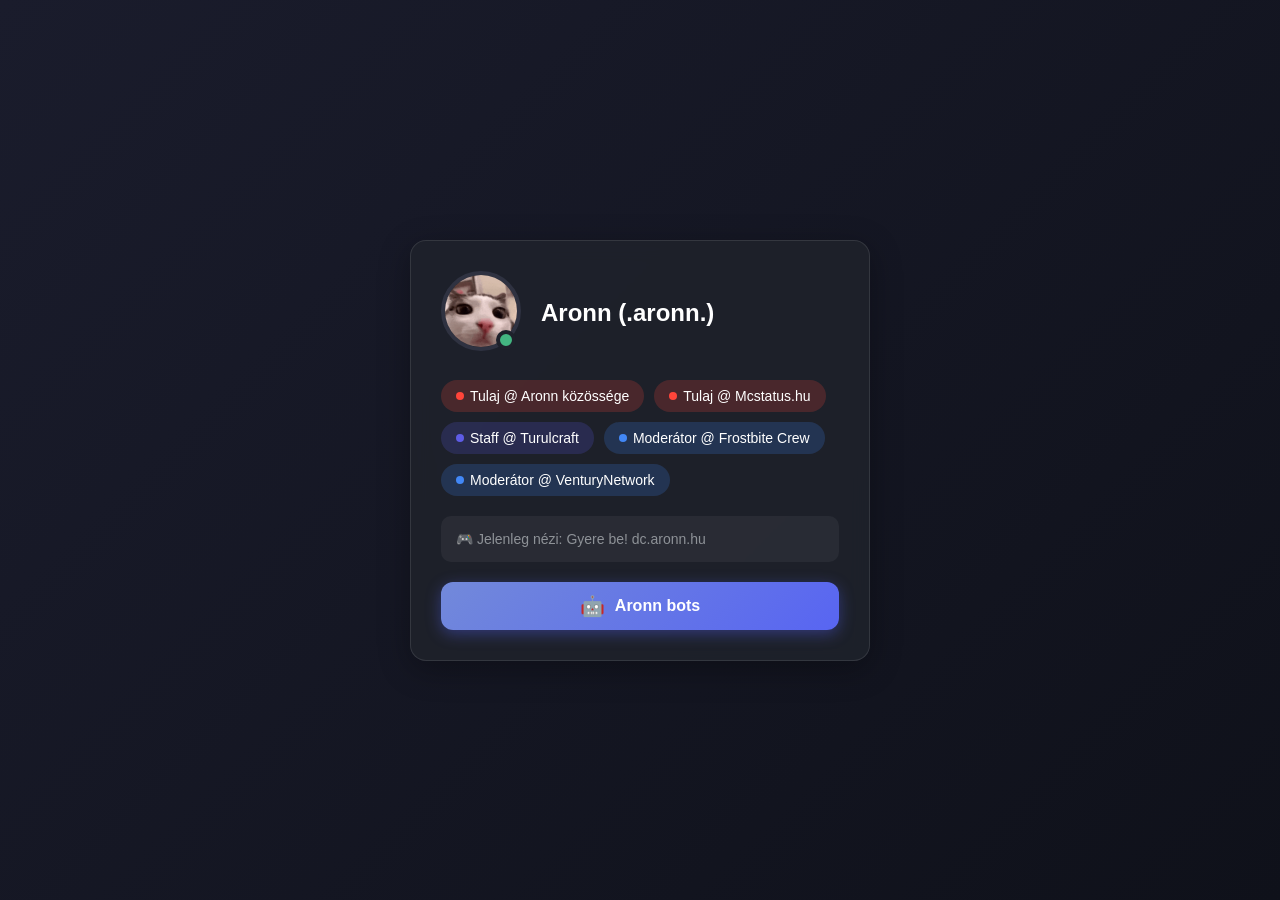
==== index.html @ 17bc4ae5 "Update index.html" ====
<!DOCTYPE html>
<html lang="hu">
<head>
  <meta charset="UTF-8">
  <meta name="viewport" content="width=device-width, initial-scale=1.0">
  <title>Aronn</title>
  <link rel="icon" href="aronn.png" type="image/png">
  <meta property="og:title" content="Aronn">
  <meta property="og:description" content="Nézd meg Aronn weboldalát, szervereit és projektjeit!">
  <meta property="og:url" content="https://aronn.hu">
  <meta name="theme-color" content="#5865F2">
</head>

<style>
* {
    margin: 0;
    padding: 0;
    box-sizing: border-box;
    font-family: 'Segoe UI', Tahoma, Geneva, Verdana, sans-serif;
}

body {
    background: linear-gradient(135deg, #1a1c2c 0%, #0f111a 100%);
    min-height: 100vh;
    display: flex;
    align-items: center;
    justify-content: center;
}

.container {
    padding: 20px;
    width: 100%;
    max-width: 500px !important;
}

.profile-card {
    background: rgba(30, 33, 43, 0.95);
    border-radius: 16px;
    padding: 30px;
    box-shadow: 0 8px 32px rgba(0, 0, 0, 0.3);
    backdrop-filter: blur(10px);
    border: 1px solid rgba(255, 255, 255, 0.1);
}

.profile-header {
    display: flex;
    align-items: center;
    gap: 20px;
    margin-bottom: 25px;
    flex-wrap: wrap;
}

.avatar-container {
    position: relative;
}

.avatar {
    width: 80px;
    height: 80px;
    border-radius: 50%;
    border: 4px solid #2f3241;
}

.status {
    position: absolute;
    bottom: 5px;
    right: 5px;
    width: 20px;
    height: 20px;
    border-radius: 50%;
    border: 4px solid #1e212b;
}

.status.online {
    background-color: #43b581;
}

.username {
    color: #ffffff;
    word-break: break-all;
    font-size: 24px;
    font-weight: 600;
}

.roles {
    display: flex;
    flex-wrap: wrap;
    gap: 10px;
    margin-bottom: 20px;
}

.role {
    padding: 8px 15px;
    border-radius: 20px;
    font-size: 14px;
    font-weight: 500;
    display: flex;
    align-items: center;
    gap: 6px;
    color: white;
    text-decoration: none;
    transition: transform 0.2s ease, filter 0.2s ease;
}

.role-dot {
    width: 8px;
    height: 8px;
    border-radius: 50%;
}

.role.owner {
    background: rgba(255, 69, 58, 0.2);
}
.role.owner .role-dot {
    background: #ff453a;
}

.role.admin {
    background: rgba(48, 209, 88, 0.2);
}
.role.admin .role-dot {
    background: #30d158;
}

.role.staff {
    background: rgba(94, 92, 230, 0.2);
}
.role.staff .role-dot {
    background: #5e5ce6;
}

.role.developer {
    background: rgba(255, 146, 43, 0.2);
}
.role.developer .role-dot {
    background: #ff922b;
}

.role.moderator {
    background: rgba(66, 135, 245, 0.2);
}
.role.moderator .role-dot {
    background: #4287f5;
}

.role.helper {
    background: rgba(190, 75, 219, 0.2);
}
.role.helper .role-dot {
    background: #be4bdb;
}

.status-message {
    margin-top: 20px;
    padding: 15px;
    background: rgba(255, 255, 255, 0.05);
    border-radius: 10px;
    color: #8e9297;
    font-size: 14px;
}

.status-message p {
    transition: opacity 0.3s ease;
}

.aronn-bots-button {
    display: flex;
    align-items: center;
    justify-content: center;
    gap: 10px;
    margin-top: 20px;
    padding: 12px 24px;
    background: linear-gradient(135deg, #7289da 0%, #5865f2 100%);
    border-radius: 12px;
    color: white;
    text-decoration: none;
    font-weight: 600;
    font-size: 16px;
    transition: all 0.3s ease;
    border: none;
    cursor: pointer;
    box-shadow: 0 4px 15px rgba(88, 101, 242, 0.4);
}

.aronn-bots-button:hover {
    transform: translateY(-2px);
    box-shadow: 0 6px 20px rgba(88, 101, 242, 0.6);
    background: linear-gradient(135deg, #5865f2 0%, #4752c4 100%);
}

.aronn-bots-button:active {
    transform: translateY(1px);
    box-shadow: 0 2px 10px rgba(88, 101, 242, 0.4);
}

.button-icon {
    font-size: 20px;
}

@keyframes pulse {
    0% { transform: scale(1); }
    50% { transform: scale(1.05); }
    100% { transform: scale(1); }
}

.role:hover {
    animation: pulse 0.5s ease-in-out;
    cursor: pointer;
    filter: brightness(1.2);
}

@media (max-width: 480px) {
    .container {
        padding: 10px;
        max-width: 100%;
    }
    
    .profile-card {
        padding: 20px 15px;
    }
    
    .profile-header {
        flex-direction: column;
        text-align: center;
        gap: 15px;
    }
    
    .username {
        font-size: 20px;
    }
    
    .roles {
        justify-content: center;
    }

    .aronn-bots-button {
        width: 100%;
        padding: 10px 20px;
        font-size: 14px;
    }
}

@media (max-width: 350px) {
    .avatar {
        width: 70px;
        height: 70px;
    }
    
    .role {
        padding: 6px 12px;
        font-size: 12px;
    }
    
    .status-message {
        padding: 12px;
        font-size: 12px;
    }
}

@media (min-width: 481px) and (max-width: 768px) {
    .container {
        max-width: 90%;
    }
}

@media (orientation: landscape) and (max-height: 500px) {
    .container {
        padding: 10px;
        max-height: 90vh;
        overflow-y: auto;
    }
    
    .profile-card {
        padding: 15px;
    }
}
</style>

<body>
    <div class="container">
        <div class="profile-card">
            <div class="profile-header">
                <div class="avatar-container">
                    <img src="aronn.png" alt="Profile Picture" class="avatar">
                    <div class="status online"></div>
                </div>
                <h1 class="username">Aronn (.aronn.)</h1>
            </div>
            <div class="roles">
                <a href="https://discord.com/invite/tjcQnnJt8H" target="_blank" class="role owner">
                    <span class="role-dot"></span>
                    Tulaj @ Aronn közössége
                </a>
                <a href="https://discord.com/invite/tjcQnnJt8H" target="_blank" class="role owner">
                    <span class="role-dot"></span>
                    Tulaj @ Mcstatus.hu
                </a>
                <a href="https://discord.gg/wb8tPXDRf5" target="_blank" class="role staff">
                    <span class="role-dot"></span>
                    Staff @ Turulcraft
                </a>
                <a href="https://discord.gg/t24agXyb5Q" target="_blank" class="role moderator">
                    <span class="role-dot"></span>
                    Moderátor @ Frostbite Crew
                </a>
                <a href="https://discord.gg/t24agXyb5Q" target="_blank" class="role moderator">
                    <span class="role-dot"></span>
                    Moderátor @ VenturyNetwork
                </a>
            </div>
            <div class="status-message">
                <p>🎮 Jelenleg nézi: Gyere be! dc.aronn.hu </p>
            </div>
            <a href="bots/index" class="aronn-bots-button">
                <span class="button-icon">🤖</span>
                Aronn bots
            </a>
        </div>
    </div>
    <script src="main.js"></script>
</body>
</html>
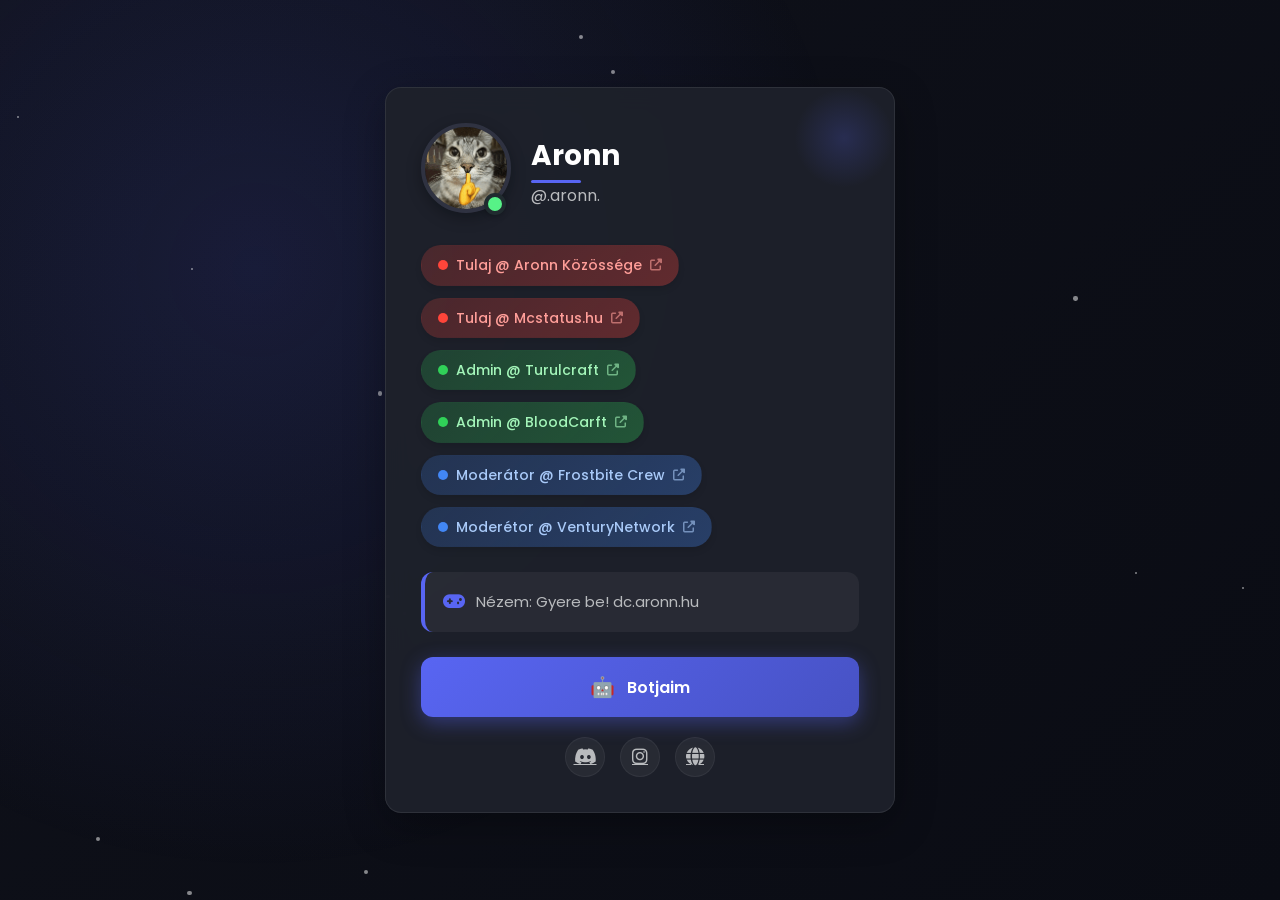
==== commit eff67099: "Add files via upload" ====
--- a/index.html
+++ b/index.html
@@ -3,276 +3,495 @@
 <head>
   <meta charset="UTF-8">
   <meta name="viewport" content="width=device-width, initial-scale=1.0">
-  <title>Aronn</title>
+  <title>Aronn | dc.aronn.hu</title>
   <link rel="icon" href="aronn.png" type="image/png">
-  <meta property="og:title" content="Aronn">
-  <meta property="og:description" content="Nézd meg Aronn weboldalát, szervereit és projektjeit!">
-  <meta property="og:url" content="https://aronn.hu">
-  <meta name="theme-color" content="#5865F2">
+  <link rel="alternate" type="application/json+oembed" href="https://aronn.hu/oembed.json" title="Aronn">
+  <link rel="stylesheet" href="https://cdnjs.cloudflare.com/ajax/libs/font-awesome/6.4.0/css/all.min.css">
+  <link href="https://fonts.googleapis.com/css2?family=Poppins:wght@300;400;500;600;700&display=swap" rel="stylesheet">
 </head>
 
 <style>
+:root {
+  --primary: #5865f2;
+  --primary-dark: #4752c4;
+  --secondary: #57f287;
+  --danger: #ed4245;
+  --warning: #faa61a;
+  --text-primary: #ffffff;
+  --text-secondary: #b9bbbe;
+  --bg-dark: #0f111a;
+  --bg-darker: #0a0c14;
+  --bg-card: rgba(30, 33, 43, 0.95);
+  --border-radius: 16px;
+  --transition: all 0.3s cubic-bezier(0.25, 0.8, 0.25, 1);
+}
+
 * {
-    margin: 0;
-    padding: 0;
-    box-sizing: border-box;
-    font-family: 'Segoe UI', Tahoma, Geneva, Verdana, sans-serif;
+  margin: 0;
+  padding: 0;
+  box-sizing: border-box;
+  font-family: 'Poppins', 'Segoe UI', Tahoma, Geneva, Verdana, sans-serif;
 }
 
 body {
-    background: linear-gradient(135deg, #1a1c2c 0%, #0f111a 100%);
-    min-height: 100vh;
-    display: flex;
-    align-items: center;
+  background: linear-gradient(135deg, var(--bg-dark) 0%, var(--bg-darker) 100%);
+  min-height: 100vh;
+  display: flex;
+  align-items: center;
+  justify-content: center;
+  color: var(--text-primary);
+  line-height: 1.6;
+  overflow-x: hidden;
+  position: relative;
+}
+
+body::before {
+  content: '';
+  position: fixed;
+  top: 0;
+  left: 0;
+  width: 100%;
+  height: 100%;
+  background: radial-gradient(circle at 20% 30%, rgba(88, 101, 242, 0.15) 0%, transparent 50%);
+  z-index: -1;
+}
+
+.container {
+  padding: 20px;
+  width: 100%;
+  max-width: 550px !important;
+  animation: fadeIn 0.8s ease-out;
+}
+
+.profile-card {
+  background: var(--bg-card);
+  border-radius: var(--border-radius);
+  padding: 35px;
+  box-shadow: 0 12px 40px rgba(0, 0, 0, 0.3);
+  backdrop-filter: blur(12px);
+  border: 1px solid rgba(255, 255, 255, 0.08);
+  transition: var(--transition);
+  position: relative;
+  overflow: hidden;
+}
+
+.profile-card:hover {
+  transform: translateY(-5px);
+  box-shadow: 0 15px 45px rgba(0, 0, 0, 0.4);
+}
+
+.profile-card::after {
+  content: '';
+  position: absolute;
+  top: 0;
+  right: 0;
+  width: 100px;
+  height: 100px;
+  background: radial-gradient(circle, rgba(88, 101, 242, 0.2) 0%, transparent 70%);
+  z-index: -1;
+}
+
+.profile-header {
+  display: flex;
+  align-items: center;
+  gap: 20px;
+  margin-bottom: 25px;
+  flex-wrap: wrap;
+  position: relative;
+}
+
+.avatar-container {
+  position: relative;
+  transition: var(--transition);
+}
+
+.avatar {
+  width: 90px;
+  height: 90px;
+  border-radius: 50%;
+  border: 4px solid #2f3241;
+  object-fit: cover;
+  transition: var(--transition);
+  box-shadow: 0 5px 15px rgba(0, 0, 0, 0.3);
+}
+
+.avatar-container:hover .avatar {
+  transform: scale(1.05);
+  box-shadow: 0 8px 25px rgba(0, 0, 0, 0.4);
+}
+
+.status {
+  position: absolute;
+  bottom: 5px;
+  right: 5px;
+  width: 22px;
+  height: 22px;
+  border-radius: 50%;
+  border: 4px solid var(--bg-card);
+  box-shadow: 0 2px 5px rgba(0, 0, 0, 0.2);
+  transition: var(--transition);
+}
+
+.status.online {
+  background-color: var(--secondary);
+  animation: pulse 2s infinite;
+}
+
+.username {
+  color: var(--text-primary);
+  word-break: break-all;
+  font-size: 28px;
+  font-weight: 700;
+  margin-bottom: 5px;
+  position: relative;
+  display: inline-block;
+}
+
+.username::after {
+  content: '';
+  position: absolute;
+  bottom: -5px;
+  left: 0;
+  width: 50px;
+  height: 3px;
+  background: var(--primary);
+  border-radius: 3px;
+  transition: width 0.3s ease;
+}
+
+.username:hover::after {
+  width: 100%;
+}
+
+.user-tag {
+  color: var(--text-secondary);
+  font-size: 16px;
+  font-weight: 400;
+}
+
+.roles {
+  display: flex;
+  flex-wrap: wrap;
+  gap: 12px;
+  margin-bottom: 25px;
+}
+
+.role {
+  padding: 8px 16px;
+  border-radius: 20px;
+  font-size: 14px;
+  font-weight: 500;
+  display: flex;
+  align-items: center;
+  gap: 8px;
+  color: white;
+  text-decoration: none;
+  transition: var(--transition);
+  box-shadow: 0 4px 6px rgba(0, 0, 0, 0.1);
+  border: 1px solid transparent;
+}
+
+.role:hover {
+  transform: translateY(-3px);
+  box-shadow: 0 7px 14px rgba(0, 0, 0, 0.2);
+  border-color: rgba(255, 255, 255, 0.1);
+}
+
+.role-dot {
+  width: 10px;
+  height: 10px;
+  border-radius: 50%;
+  flex-shrink: 0;
+}
+
+.role.owner {
+  background: linear-gradient(135deg, rgba(255, 69, 58, 0.2) 0%, rgba(255, 69, 58, 0.3) 100%);
+  color: #ff9e99;
+}
+.role.owner .role-dot {
+  background: #ff453a;
+}
+
+.role.admin {
+  background: linear-gradient(135deg, rgba(48, 209, 88, 0.2) 0%, rgba(48, 209, 88, 0.3) 100%);
+  color: #a3f5b9;
+}
+.role.admin .role-dot {
+  background: #30d158;
+}
+
+.role.staff {
+  background: linear-gradient(135deg, rgba(94, 92, 230, 0.2) 0%, rgba(94, 92, 230, 0.3) 100%);
+  color: #c1c0f5;
+}
+.role.staff .role-dot {
+  background: #5e5ce6;
+}
+
+.role.developer {
+  background: linear-gradient(135deg, rgba(255, 146, 43, 0.2) 0%, rgba(255, 146, 43, 0.3) 100%);
+  color: #ffd3a7;
+}
+.role.developer .role-dot {
+  background: #ff922b;
+}
+
+.role.moderator {
+  background: linear-gradient(135deg, rgba(66, 135, 245, 0.2) 0%, rgba(66, 135, 245, 0.3) 100%);
+  color: #a8c9f8;
+}
+.role.moderator .role-dot {
+  background: #4287f5;
+}
+
+.role.helper {
+  background: linear-gradient(135deg, rgba(190, 75, 219, 0.2) 0%, rgba(190, 75, 219, 0.3) 100%);
+  color: #e4b0f0;
+}
+.role.helper .role-dot {
+  background: #be4bdb;
+}
+
+.status-message {
+  margin-top: 20px;
+  padding: 18px;
+  background: rgba(255, 255, 255, 0.05);
+  border-radius: 12px;
+  color: var(--text-secondary);
+  font-size: 15px;
+  border-left: 4px solid var(--primary);
+  transition: var(--transition);
+}
+
+.status-message:hover {
+  background: rgba(255, 255, 255, 0.08);
+  transform: translateX(5px);
+}
+
+.status-message p {
+  transition: opacity 0.3s ease;
+  display: flex;
+  align-items: center;
+  gap: 10px;
+}
+
+.status-message i {
+  font-size: 18px;
+  color: var(--primary);
+}
+
+.buttons {
+  display: flex;
+  flex-direction: column;
+  gap: 15px;
+  margin-top: 25px;
+}
+
+.aronn-bots-button {
+  display: flex;
+  align-items: center;
+  justify-content: center;
+  gap: 12px;
+  padding: 14px 24px;
+  background: linear-gradient(135deg, var(--primary) 0%, var(--primary-dark) 100%);
+  border-radius: 12px;
+  color: white;
+  text-decoration: none;
+  font-weight: 600;
+  font-size: 16px;
+  transition: var(--transition);
+  border: none;
+  cursor: pointer;
+  box-shadow: 0 6px 20px rgba(88, 101, 242, 0.4);
+  position: relative;
+  overflow: hidden;
+}
+
+.aronn-bots-button::before {
+  content: '';
+  position: absolute;
+  top: 0;
+  left: -100%;
+  width: 100%;
+  height: 100%;
+  background: linear-gradient(90deg, transparent, rgba(255, 255, 255, 0.2), transparent);
+  transition: 0.5s;
+}
+
+.aronn-bots-button:hover {
+  transform: translateY(-3px);
+  box-shadow: 0 8px 25px rgba(88, 101, 242, 0.6);
+}
+
+.aronn-bots-button:hover::before {
+  left: 100%;
+}
+
+.aronn-bots-button:active {
+  transform: translateY(1px);
+  box-shadow: 0 4px 15px rgba(88, 101, 242, 0.4);
+}
+
+.button-icon {
+  font-size: 20px;
+}
+
+.social-links {
+  display: flex;
+  gap: 15px;
+  margin-top: 20px;
+  justify-content: center;
+}
+
+.social-link {
+  width: 40px;
+  height: 40px;
+  border-radius: 50%;
+  display: flex;
+  align-items: center;
+  justify-content: center;
+  background: rgba(255, 255, 255, 0.05);
+  color: var(--text-secondary);
+  font-size: 18px;
+  transition: var(--transition);
+  border: 1px solid rgba(255, 255, 255, 0.05);
+}
+
+.social-link:hover {
+  background: rgba(255, 255, 255, 0.1);
+  color: var(--text-primary);
+  transform: translateY(-3px);
+}
+
+.social-link.discord:hover {
+  background: #5865f2;
+  color: white;
+}
+
+.social-link.github:hover {
+  background: #333;
+  color: white;
+}
+
+.social-link.twitter:hover {
+  background: #1da1f2;
+  color: white;
+}
+
+@keyframes fadeIn {
+  from { opacity: 0; transform: translateY(20px); }
+  to { opacity: 1; transform: translateY(0); }
+}
+
+@keyframes pulse {
+  0% { box-shadow: 0 0 0 0 rgba(87, 242, 135, 0.7); }
+  70% { box-shadow: 0 0 0 10px rgba(87, 242, 135, 0); }
+  100% { box-shadow: 0 0 0 0 rgba(87, 242, 135, 0); }
+}
+
+@keyframes float {
+  0%, 100% { transform: translateY(0); }
+  50% { transform: translateY(-10px); }
+}
+
+@media (max-width: 480px) {
+  .container {
+    padding: 15px;
+    max-width: 100%;
+  }
+  
+  .profile-card {
+    padding: 25px 20px;
+  }
+  
+  .profile-header {
+    flex-direction: column;
+    text-align: center;
+    gap: 15px;
+  }
+  
+  .username {
+    font-size: 24px;
+    text-align: center;
+  }
+  
+  .username::after {
+    left: 50%;
+    transform: translateX(-50%);
+  }
+  
+  .roles {
     justify-content: center;
-}
-
-.container {
-    padding: 20px;
+  }
+
+  .aronn-bots-button {
     width: 100%;
-    max-width: 500px !important;
-}
-
-.profile-card {
-    background: rgba(30, 33, 43, 0.95);
-    border-radius: 16px;
-    padding: 30px;
-    box-shadow: 0 8px 32px rgba(0, 0, 0, 0.3);
-    backdrop-filter: blur(10px);
-    border: 1px solid rgba(255, 255, 255, 0.1);
-}
-
-.profile-header {
-    display: flex;
-    align-items: center;
-    gap: 20px;
-    margin-bottom: 25px;
-    flex-wrap: wrap;
-}
-
-.avatar-container {
-    position: relative;
-}
-
-.avatar {
+    padding: 12px 20px;
+    font-size: 15px;
+  }
+  
+  .avatar {
     width: 80px;
     height: 80px;
-    border-radius: 50%;
-    border: 4px solid #2f3241;
-}
-
-.status {
-    position: absolute;
-    bottom: 5px;
-    right: 5px;
-    width: 20px;
-    height: 20px;
-    border-radius: 50%;
-    border: 4px solid #1e212b;
-}
-
-.status.online {
-    background-color: #43b581;
-}
-
-.username {
-    color: #ffffff;
-    word-break: break-all;
-    font-size: 24px;
-    font-weight: 600;
-}
-
-.roles {
-    display: flex;
-    flex-wrap: wrap;
-    gap: 10px;
-    margin-bottom: 20px;
-}
-
-.role {
-    padding: 8px 15px;
-    border-radius: 20px;
-    font-size: 14px;
-    font-weight: 500;
-    display: flex;
-    align-items: center;
-    gap: 6px;
-    color: white;
-    text-decoration: none;
-    transition: transform 0.2s ease, filter 0.2s ease;
-}
-
-.role-dot {
-    width: 8px;
-    height: 8px;
-    border-radius: 50%;
-}
-
-.role.owner {
-    background: rgba(255, 69, 58, 0.2);
-}
-.role.owner .role-dot {
-    background: #ff453a;
-}
-
-.role.admin {
-    background: rgba(48, 209, 88, 0.2);
-}
-.role.admin .role-dot {
-    background: #30d158;
-}
-
-.role.staff {
-    background: rgba(94, 92, 230, 0.2);
-}
-.role.staff .role-dot {
-    background: #5e5ce6;
-}
-
-.role.developer {
-    background: rgba(255, 146, 43, 0.2);
-}
-.role.developer .role-dot {
-    background: #ff922b;
-}
-
-.role.moderator {
-    background: rgba(66, 135, 245, 0.2);
-}
-.role.moderator .role-dot {
-    background: #4287f5;
-}
-
-.role.helper {
-    background: rgba(190, 75, 219, 0.2);
-}
-.role.helper .role-dot {
-    background: #be4bdb;
-}
-
-.status-message {
-    margin-top: 20px;
+  }
+}
+
+@media (max-width: 350px) {
+  .avatar {
+    width: 70px;
+    height: 70px;
+  }
+  
+  .role {
+    padding: 6px 12px;
+    font-size: 12px;
+  }
+  
+  .status-message {
     padding: 15px;
-    background: rgba(255, 255, 255, 0.05);
-    border-radius: 10px;
-    color: #8e9297;
-    font-size: 14px;
-}
-
-.status-message p {
-    transition: opacity 0.3s ease;
-}
-
-.aronn-bots-button {
-    display: flex;
-    align-items: center;
-    justify-content: center;
-    gap: 10px;
-    margin-top: 20px;
-    padding: 12px 24px;
-    background: linear-gradient(135deg, #7289da 0%, #5865f2 100%);
-    border-radius: 12px;
-    color: white;
-    text-decoration: none;
-    font-weight: 600;
-    font-size: 16px;
-    transition: all 0.3s ease;
-    border: none;
-    cursor: pointer;
-    box-shadow: 0 4px 15px rgba(88, 101, 242, 0.4);
-}
-
-.aronn-bots-button:hover {
-    transform: translateY(-2px);
-    box-shadow: 0 6px 20px rgba(88, 101, 242, 0.6);
-    background: linear-gradient(135deg, #5865f2 0%, #4752c4 100%);
-}
-
-.aronn-bots-button:active {
-    transform: translateY(1px);
-    box-shadow: 0 2px 10px rgba(88, 101, 242, 0.4);
-}
-
-.button-icon {
-    font-size: 20px;
-}
-
-@keyframes pulse {
-    0% { transform: scale(1); }
-    50% { transform: scale(1.05); }
-    100% { transform: scale(1); }
-}
-
-.role:hover {
-    animation: pulse 0.5s ease-in-out;
-    cursor: pointer;
-    filter: brightness(1.2);
-}
-
-@media (max-width: 480px) {
-    .container {
-        padding: 10px;
-        max-width: 100%;
-    }
-    
-    .profile-card {
-        padding: 20px 15px;
-    }
-    
-    .profile-header {
-        flex-direction: column;
-        text-align: center;
-        gap: 15px;
-    }
-    
-    .username {
-        font-size: 20px;
-    }
-    
-    .roles {
-        justify-content: center;
-    }
-
-    .aronn-bots-button {
-        width: 100%;
-        padding: 10px 20px;
-        font-size: 14px;
-    }
-}
-
-@media (max-width: 350px) {
-    .avatar {
-        width: 70px;
-        height: 70px;
-    }
-    
-    .role {
-        padding: 6px 12px;
-        font-size: 12px;
-    }
-    
-    .status-message {
-        padding: 12px;
-        font-size: 12px;
-    }
+    font-size: 13px;
+  }
+  
+  .username {
+    font-size: 22px;
+  }
 }
 
 @media (min-width: 481px) and (max-width: 768px) {
-    .container {
-        max-width: 90%;
-    }
+  .container {
+    max-width: 90%;
+  }
 }
 
 @media (orientation: landscape) and (max-height: 500px) {
-    .container {
-        padding: 10px;
-        max-height: 90vh;
-        overflow-y: auto;
-    }
-    
-    .profile-card {
-        padding: 15px;
-    }
+  .container {
+    padding: 10px;
+    max-height: 90vh;
+    overflow-y: auto;
+  }
+  
+  .profile-card {
+    padding: 20px;
+  }
+}
+
+.particle {
+  position: fixed;
+  background: rgba(255, 255, 255, 0.5);
+  border-radius: 50%;
+  z-index: -1;
+  animation: float linear infinite;
+}
+
+@keyframes float {
+  0% {
+    transform: translateY(0) rotate(0deg);
+    opacity: 1;
+  }
+  100% {
+    transform: translateY(-100vh) rotate(360deg);
+    opacity: 0;
+  }
 }
 </style>
 
@@ -284,39 +503,112 @@
                     <img src="aronn.png" alt="Profile Picture" class="avatar">
                     <div class="status online"></div>
                 </div>
-                <h1 class="username">Aronn (.aronn.)</h1>
+                <div>
+                    <h1 class="username">Aronn</h1>
+                    <div class="user-tag">@.aronn.</div>
+                </div>
             </div>
             <div class="roles">
+                <a href="https://discord.com/invite/PpJtc4WsW5" target="_blank" class="role owner">
+                    <span class="role-dot"></span>
+                    <span>Tulaj @ Aronn Közössége</span>
+                    <i class="fas fa-external-link-alt" style="margin-left: auto; opacity: 0.6; font-size: 12px;"></i>
+                </a>
                 <a href="https://discord.com/invite/tjcQnnJt8H" target="_blank" class="role owner">
                     <span class="role-dot"></span>
-                    Tulaj @ Aronn közössége
-                </a>
-                <a href="https://discord.com/invite/tjcQnnJt8H" target="_blank" class="role owner">
+                    <span>Tulaj @ Mcstatus.hu</span>
+                    <i class="fas fa-external-link-alt" style="margin-left: auto; opacity: 0.6; font-size: 12px;"></i>
+                </a>
+                <a href="https://discord.gg/wb8tPXDRf5" target="_blank" class="role admin">
                     <span class="role-dot"></span>
-                    Tulaj @ Mcstatus.hu
-                </a>
-                <a href="https://discord.gg/wb8tPXDRf5" target="_blank" class="role staff">
+                    <span>Admin @ Turulcraft</span>
+                    <i class="fas fa-external-link-alt" style="margin-left: auto; opacity: 0.6; font-size: 12px;"></i>
+                </a>
+                <a href="https://discord.gg/nJPu7KTdJu" target="_blank" class="role admin">
                     <span class="role-dot"></span>
-                    Staff @ Turulcraft
+                    <span>Admin @ BloodCarft</span>
+                    <i class="fas fa-external-link-alt" style="margin-left: auto; opacity: 0.6; font-size: 12px;"></i>
                 </a>
                 <a href="https://discord.gg/t24agXyb5Q" target="_blank" class="role moderator">
                     <span class="role-dot"></span>
-                    Moderátor @ Frostbite Crew
-                </a>
-                <a href="https://discord.gg/t24agXyb5Q" target="_blank" class="role moderator">
+                    <span>Moderátor @ Frostbite Crew</span>
+                    <i class="fas fa-external-link-alt" style="margin-left: auto; opacity: 0.6; font-size: 12px;"></i>
+                </a>
+                <a href="https://discord.gg/XUCHwhPVVK" target="_blank" class="role moderator">
                     <span class="role-dot"></span>
-                    Moderátor @ VenturyNetwork
+                    <span>Moderétor @ VenturyNetwork</span>
+                    <i class="fas fa-external-link-alt" style="margin-left: auto; opacity: 0.6; font-size: 12px;"></i>
                 </a>
             </div>
             <div class="status-message">
-                <p>🎮 Jelenleg nézi: Gyere be! dc.aronn.hu </p>
+                <p><i class="fas fa-gamepad"></i> Nézem: Gyere be! dc.aronn.hu</p>
             </div>
-            <a href="bots/index" class="aronn-bots-button">
-                <span class="button-icon">🤖</span>
-                Aronn bots
-            </a>
+            <div class="buttons">
+                <a href="bots" class="aronn-bots-button">
+                    <span class="button-icon">🤖</span>
+                    <span>Botjaim</span>
+                </a>
+            </div>
+            <div class="social-links">
+                <a href="https://discord.com/users/1243611041062195255" target="_blank" class="social-link discord">
+                    <i class="fab fa-discord"></i>
+                </a>
+                <a href="https://www.instagram.com/aronnhu/" target="_blank" class="social-link github">
+                    <i class="fab fa-instagram"></i>
+                </a>
+                <a href="https://premium.aronn.hu" target="_blank" class="social-link twitter">
+                    <i class="fas fa-globe"></i>
+                </a>
+            </div>
         </div>
     </div>
-    <script src="main.js"></script>
+    
+    <script>
+        function createParticles() {
+            const particles = 15;
+            for (let i = 0; i < particles; i++) {
+                const particle = document.createElement('div');
+                particle.classList.add('particle');
+                
+                const size = Math.random() * 3 + 2;
+                particle.style.width = `${size}px`;
+                particle.style.height = `${size}px`;
+                
+                particle.style.left = `${Math.random() * 100}vw`;
+                particle.style.top = `${Math.random() * 100}vh`;
+                
+                const duration = Math.random() * 10 + 10;
+                particle.style.animationDuration = `${duration}s`;
+                
+                particle.style.animationDelay = `${Math.random() * 5}s`;
+                
+                document.body.appendChild(particle);
+            }
+        }
+        
+        window.addEventListener('load', createParticles);
+        
+        const statusMessages = [
+            "🎮 Játékban: semmi :)",
+            "💻 Nuker és spammer frissítése",
+            "🌐 dc.aronn.hu",
+            "🤖 gyere be"
+        ];
+        
+        const statusElement = document.querySelector('.status-message p');
+        let currentIndex = 0;
+        
+        function rotateStatus() {
+            statusElement.style.opacity = 0;
+            
+            setTimeout(() => {
+                currentIndex = (currentIndex + 1) % statusMessages.length;
+                statusElement.textContent = statusMessages[currentIndex];
+                statusElement.style.opacity = 1;
+            }, 500);
+        }
+        
+        setInterval(rotateStatus, 5000);
+    </script>
 </body>
-</html>
+</html>
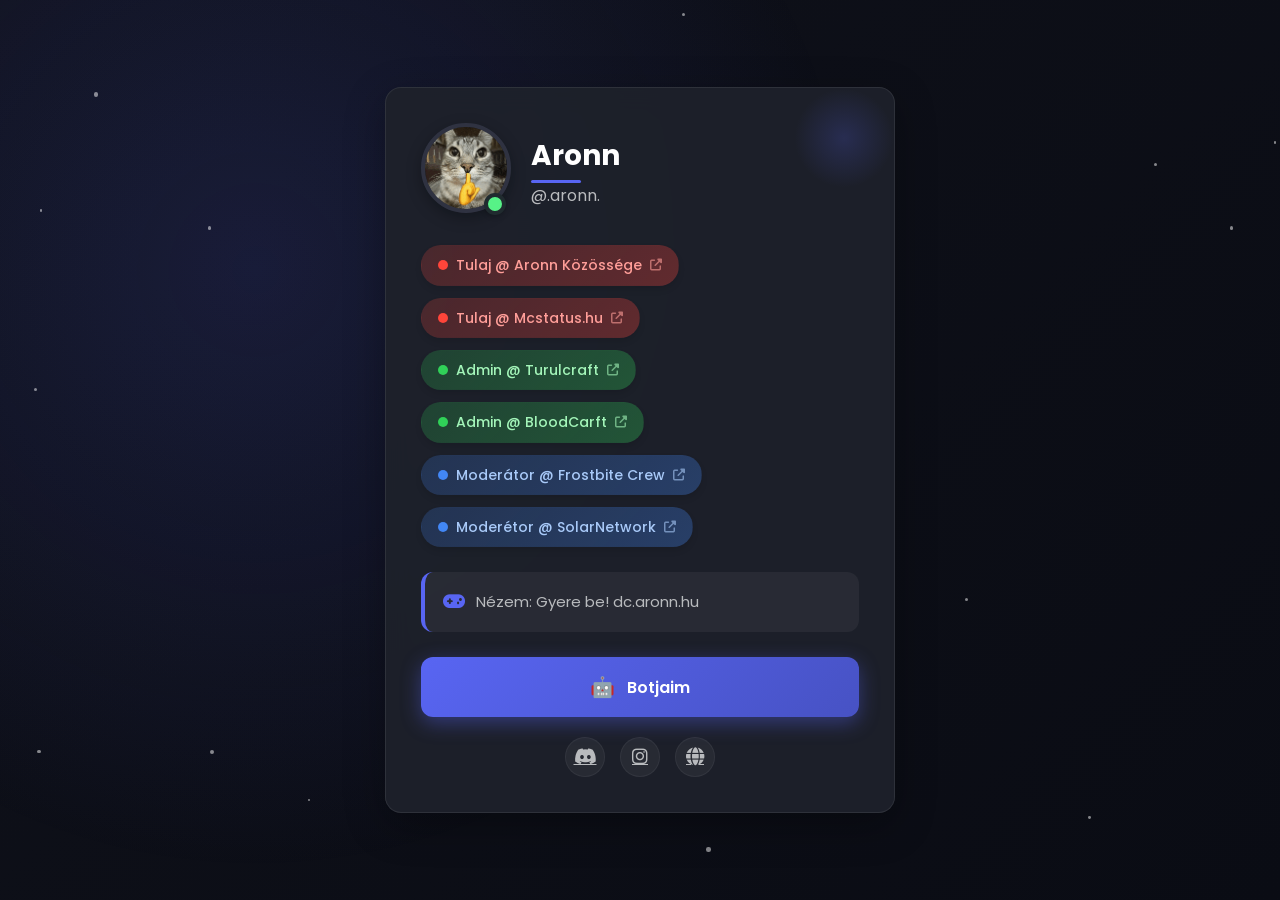
==== commit 2be598d2: "Update index.html" ====
--- a/index.html
+++ b/index.html
@@ -536,7 +536,7 @@
                 </a>
                 <a href="https://discord.gg/XUCHwhPVVK" target="_blank" class="role moderator">
                     <span class="role-dot"></span>
-                    <span>Moderétor @ VenturyNetwork</span>
+                    <span>Moderétor @ SolarNetwork</span>
                     <i class="fas fa-external-link-alt" style="margin-left: auto; opacity: 0.6; font-size: 12px;"></i>
                 </a>
             </div>
@@ -611,4 +611,4 @@
         setInterval(rotateStatus, 5000);
     </script>
 </body>
-</html>+</html>
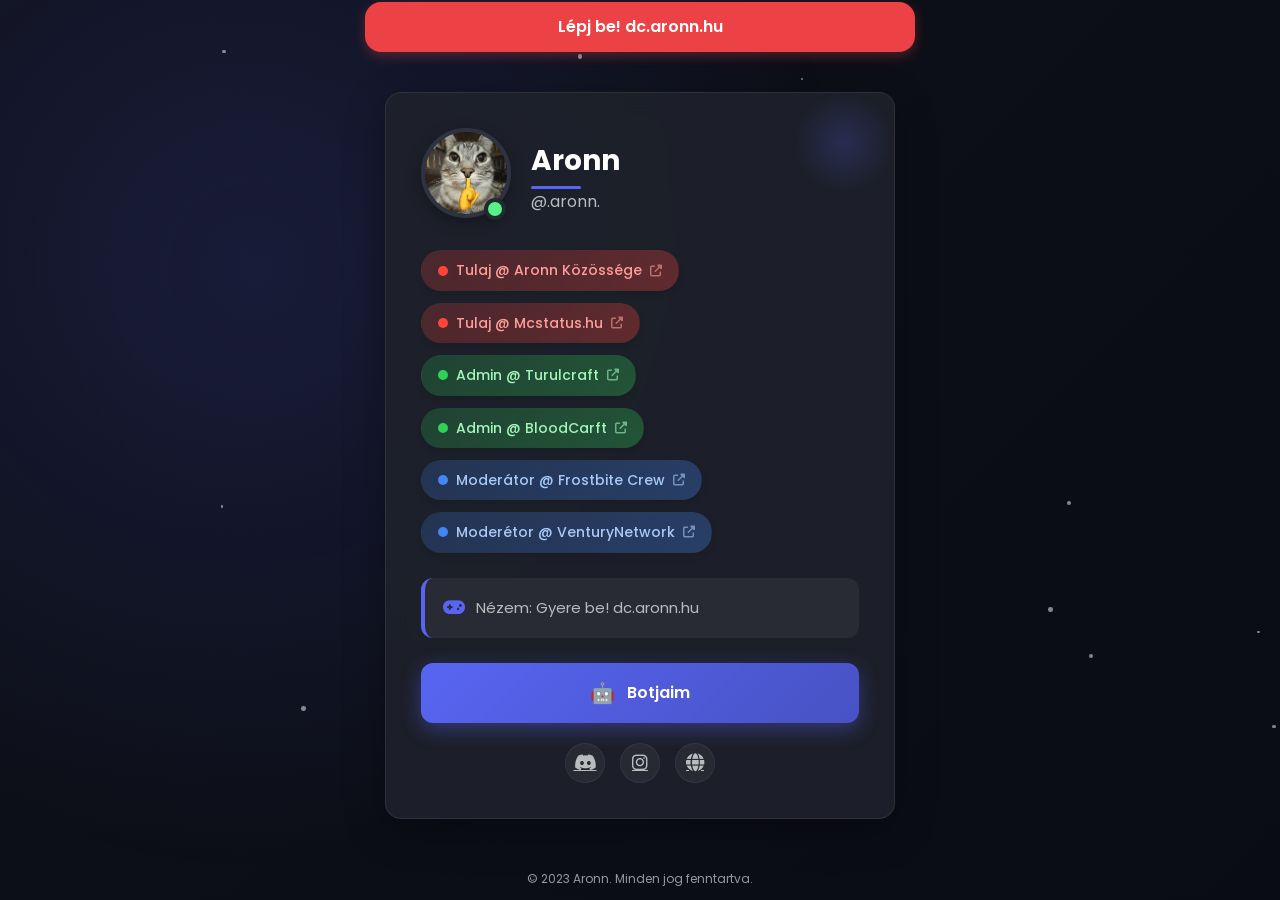
==== commit 1cd8a7c7: "Update index.html" ====
--- a/index.html
+++ b/index.html
@@ -37,6 +37,7 @@
   background: linear-gradient(135deg, var(--bg-dark) 0%, var(--bg-darker) 100%);
   min-height: 100vh;
   display: flex;
+  flex-direction: column;
   align-items: center;
   justify-content: center;
   color: var(--text-primary);
@@ -54,6 +55,30 @@
   height: 100%;
   background: radial-gradient(circle at 20% 30%, rgba(88, 101, 242, 0.15) 0%, transparent 50%);
   z-index: -1;
+}
+
+.header {
+  background-color: var(--danger);
+  color: white;
+  padding: 12px 20px;
+  border-radius: var(--border-radius);
+  margin-bottom: 20px;
+  text-align: center;
+  font-weight: 600;
+  box-shadow: 0 4px 12px rgba(237, 66, 69, 0.3);
+  width: 100%;
+  max-width: 550px;
+  animation: fadeIn 0.8s ease-out;
+}
+
+.footer {
+  margin-top: 20px;
+  color: var(--text-secondary);
+  font-size: 12px;
+  text-align: center;
+  width: 100%;
+  padding: 10px;
+  opacity: 0.8;
 }
 
 .container {
@@ -434,6 +459,12 @@
     width: 80px;
     height: 80px;
   }
+
+  .header {
+    padding: 10px 15px;
+    font-size: 14px;
+    margin-bottom: 15px;
+  }
 }
 
 @media (max-width: 350px) {
@@ -454,6 +485,11 @@
   
   .username {
     font-size: 22px;
+  }
+
+  .header {
+    padding: 8px 12px;
+    font-size: 13px;
   }
 }
 
@@ -472,6 +508,15 @@
   
   .profile-card {
     padding: 20px;
+  }
+
+  .header {
+    margin-bottom: 10px;
+    padding: 8px 15px;
+  }
+
+  .footer {
+    margin-top: 10px;
   }
 }
 
@@ -496,6 +541,7 @@
 </style>
 
 <body>
+    <div class="header">Lépj be! dc.aronn.hu</div>
     <div class="container">
         <div class="profile-card">
             <div class="profile-header">
@@ -536,7 +582,7 @@
                 </a>
                 <a href="https://discord.gg/XUCHwhPVVK" target="_blank" class="role moderator">
                     <span class="role-dot"></span>
-                    <span>Moderétor @ SolarNetwork</span>
+                    <span>Moderétor @ VenturyNetwork</span>
                     <i class="fas fa-external-link-alt" style="margin-left: auto; opacity: 0.6; font-size: 12px;"></i>
                 </a>
             </div>
@@ -561,6 +607,9 @@
                 </a>
             </div>
         </div>
+    </div>
+    <div class="footer">
+        &copy; 2023 Aronn. Minden jog fenntartva.
     </div>
     
     <script>
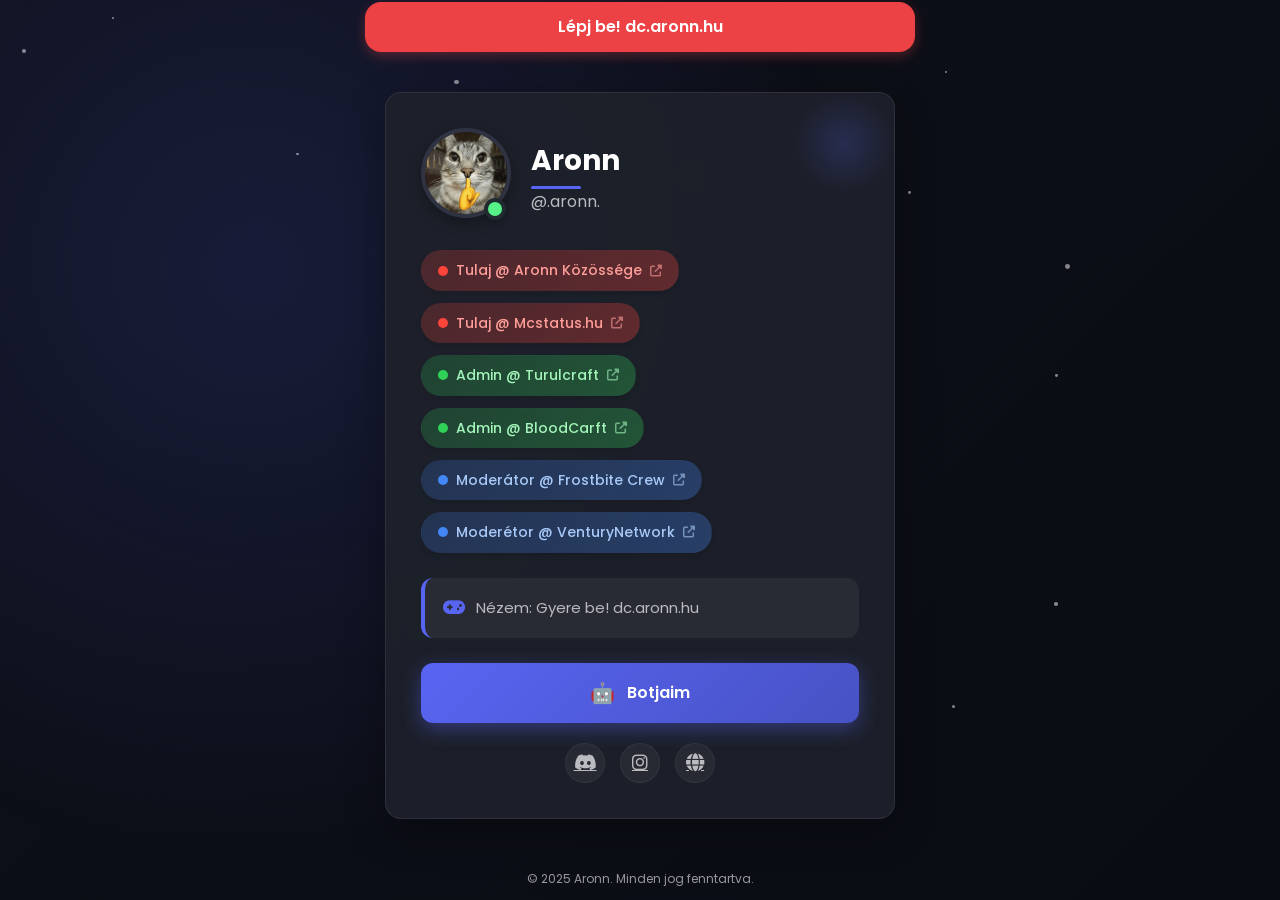
==== commit a91be64d: "Update index.html" ====
--- a/index.html
+++ b/index.html
@@ -609,7 +609,7 @@
         </div>
     </div>
     <div class="footer">
-        &copy; 2023 Aronn. Minden jog fenntartva.
+        &copy; 2025 Aronn. Minden jog fenntartva.
     </div>
     
     <script>
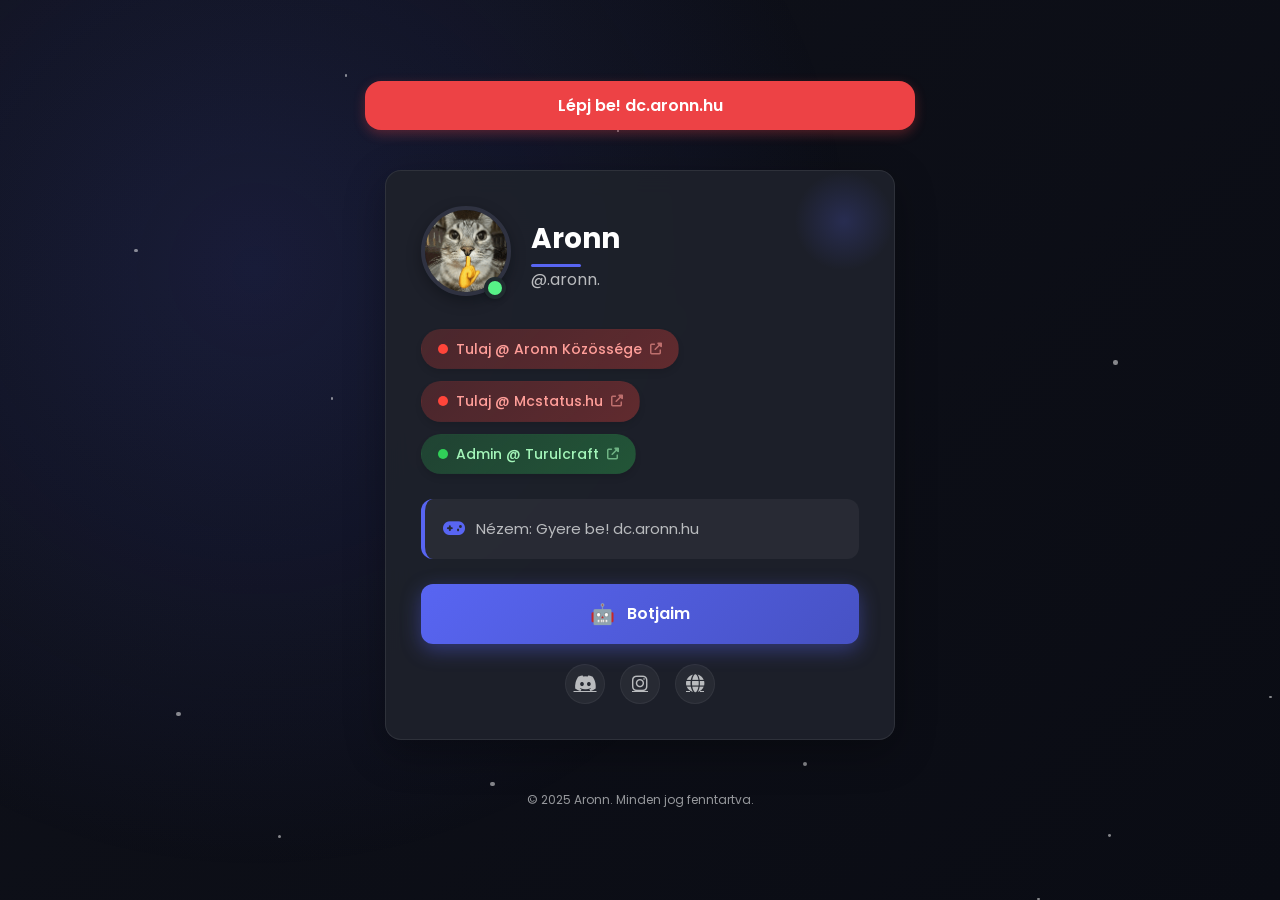
==== commit 9c684b6a: "Update index.html" ====
--- a/index.html
+++ b/index.html
@@ -568,21 +568,6 @@
                 <a href="https://discord.gg/wb8tPXDRf5" target="_blank" class="role admin">
                     <span class="role-dot"></span>
                     <span>Admin @ Turulcraft</span>
-                    <i class="fas fa-external-link-alt" style="margin-left: auto; opacity: 0.6; font-size: 12px;"></i>
-                </a>
-                <a href="https://discord.gg/nJPu7KTdJu" target="_blank" class="role admin">
-                    <span class="role-dot"></span>
-                    <span>Admin @ BloodCarft</span>
-                    <i class="fas fa-external-link-alt" style="margin-left: auto; opacity: 0.6; font-size: 12px;"></i>
-                </a>
-                <a href="https://discord.gg/t24agXyb5Q" target="_blank" class="role moderator">
-                    <span class="role-dot"></span>
-                    <span>Moderátor @ Frostbite Crew</span>
-                    <i class="fas fa-external-link-alt" style="margin-left: auto; opacity: 0.6; font-size: 12px;"></i>
-                </a>
-                <a href="https://discord.gg/XUCHwhPVVK" target="_blank" class="role moderator">
-                    <span class="role-dot"></span>
-                    <span>Moderétor @ VenturyNetwork</span>
                     <i class="fas fa-external-link-alt" style="margin-left: auto; opacity: 0.6; font-size: 12px;"></i>
                 </a>
             </div>
